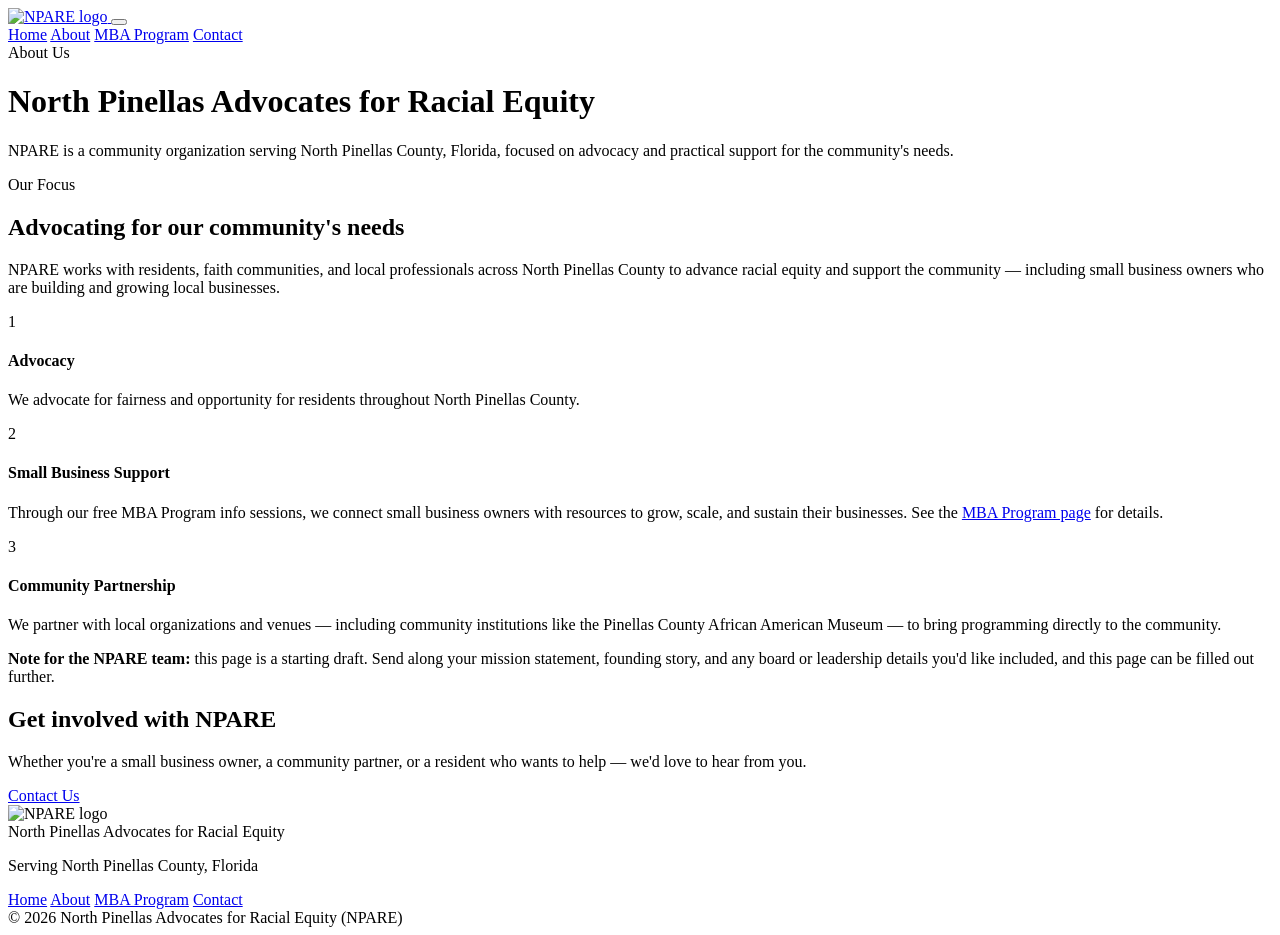
==== about.html @ 3aea622c "Add files via upload" ====
<!DOCTYPE html>
<html lang="en">
<head>
<meta charset="UTF-8">
<meta name="viewport" content="width=device-width, initial-scale=1.0">
<title>About &mdash; North Pinellas Advocates for Racial Equity</title>
<meta name="description" content="About NPARE — North Pinellas Advocates for Racial Equity, serving North Pinellas County, FL.">
<link rel="icon" href="images/npare-logo.png">
<link rel="stylesheet" href="css/style.css">
</head>
<body>

<header class="site">
  <div class="wrap">
    <a class="brand" href="index.html">
      <img src="images/npare-logo.png" alt="NPARE logo">
    </a>
    <button class="nav-toggle" aria-label="Toggle menu"></button>
    <nav class="main">
      <a href="index.html">Home</a>
      <a class="current" href="about.html">About</a>
      <a href="mba-program.html">MBA Program</a>
      <a href="contact.html">Contact</a>
    </nav>
  </div>
</header>

<div class="page-hero">
  <div class="wrap">
    <div class="kicker">About Us</div>
    <h1>North Pinellas Advocates for Racial Equity</h1>
    <p>NPARE is a community organization serving North Pinellas County, Florida, focused on advocacy and practical support for the community's needs.</p>
  </div>
</div>

<section>
  <div class="wrap">
    <div class="section-head">
      <div class="kicker">Our Focus</div>
      <h2>Advocating for our community's needs</h2>
      <p>NPARE works with residents, faith communities, and local professionals across North Pinellas County to advance racial equity and support the community &mdash; including small business owners who are building and growing local businesses.</p>
    </div>

    <div class="pillar">
      <div class="num">1</div>
      <div>
        <h4>Advocacy</h4>
        <p>We advocate for fairness and opportunity for residents throughout North Pinellas County.</p>
      </div>
    </div>
    <div class="pillar">
      <div class="num">2</div>
      <div>
        <h4>Small Business Support</h4>
        <p>Through our free MBA Program info sessions, we connect small business owners with resources to grow, scale, and sustain their businesses. See the <a href="mba-program.html">MBA Program page</a> for details.</p>
      </div>
    </div>
    <div class="pillar">
      <div class="num">3</div>
      <div>
        <h4>Community Partnership</h4>
        <p>We partner with local organizations and venues &mdash; including community institutions like the Pinellas County African American Museum &mdash; to bring programming directly to the community.</p>
      </div>
    </div>
  </div>
</section>

<section class="alt">
  <div class="wrap">
    <div class="callout">
      <p style="margin:0"><strong>Note for the NPARE team:</strong> this page is a starting draft. Send along your mission statement, founding story, and any board or leadership details you'd like included, and this page can be filled out further.</p>
    </div>
  </div>
</section>

<section>
  <div class="wrap">
    <div class="cta-band">
      <h2>Get involved with NPARE</h2>
      <p>Whether you're a small business owner, a community partner, or a resident who wants to help &mdash; we'd love to hear from you.</p>
      <a class="btn btn-gold" href="contact.html">Contact Us</a>
    </div>
  </div>
</section>

<footer class="site">
  <div class="wrap">
    <div class="brand-foot">
      <img src="images/npare-logo.png" alt="NPARE logo">
      <div>
        <div>North Pinellas Advocates for Racial Equity</div>
        <p>Serving North Pinellas County, Florida</p>
      </div>
    </div>
    <nav>
      <a href="index.html">Home</a>
      <a href="about.html">About</a>
      <a href="mba-program.html">MBA Program</a>
      <a href="contact.html">Contact</a>
    </nav>
  </div>
  <div class="foot-bottom">&copy; <span id="y"></span> North Pinellas Advocates for Racial Equity (NPARE)</div>
</footer>

<script src="css/nav.js"></script>
<script>document.getElementById("y").textContent = new Date().getFullYear();</script>
</body>
</html>
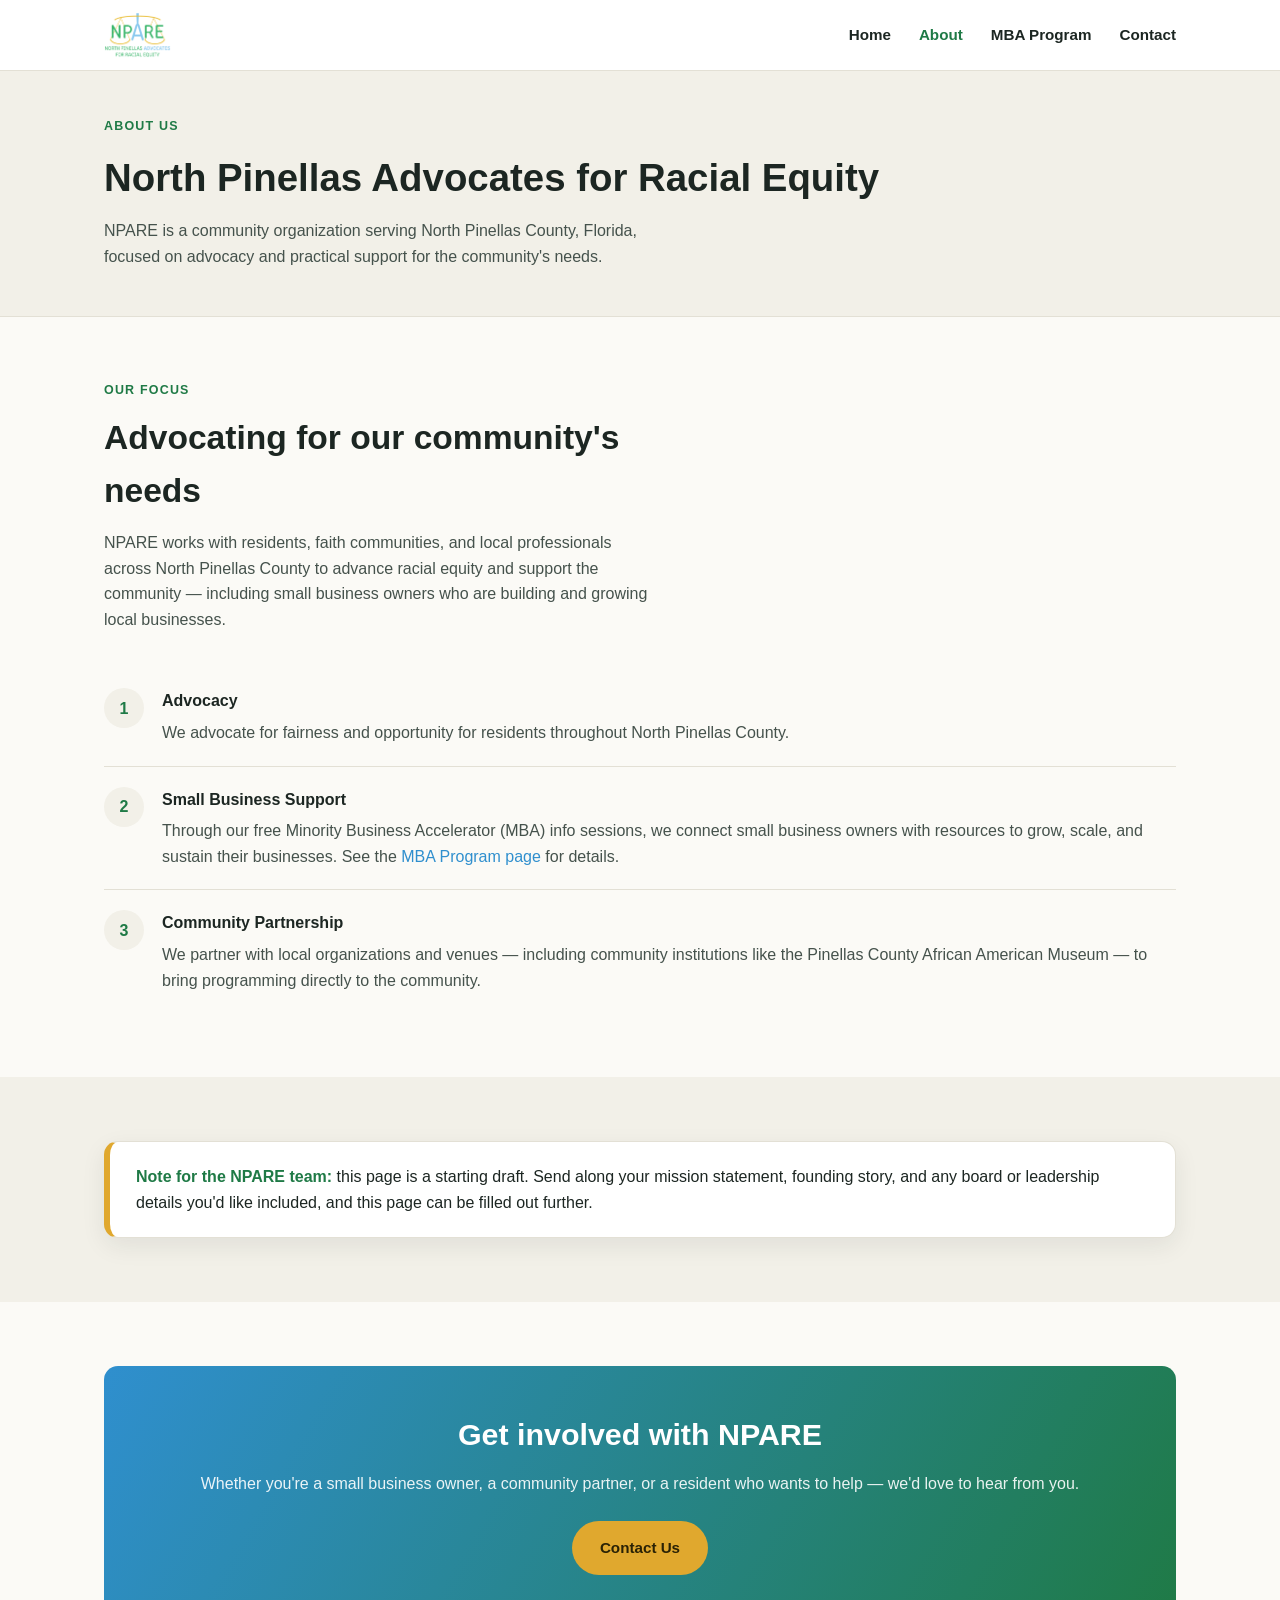
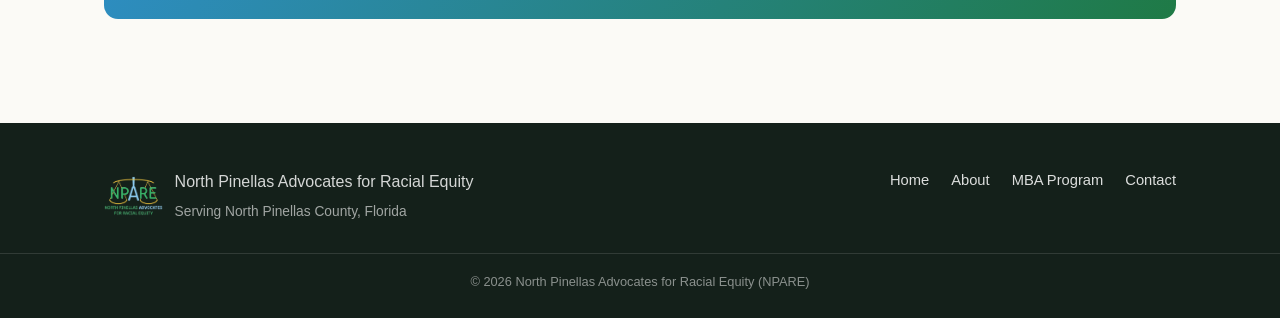
==== commit 4ccc396f: "Clarify MBA = Minority Business Accelerator; remove expired event details" ====
--- a/about.html
+++ b/about.html
@@ -52,7 +52,7 @@
       <div class="num">2</div>
       <div>
         <h4>Small Business Support</h4>
-        <p>Through our free MBA Program info sessions, we connect small business owners with resources to grow, scale, and sustain their businesses. See the <a href="mba-program.html">MBA Program page</a> for details.</p>
+        <p>Through our free Minority Business Accelerator (MBA) info sessions, we connect small business owners with resources to grow, scale, and sustain their businesses. See the <a href="mba-program.html">MBA Program page</a> for details.</p>
       </div>
     </div>
     <div class="pillar">
--- a/css/style.css
+++ b/css/style.css
@@ -0,0 +1,454 @@
+:root {
+  --green: #2f9e5c;
+  --green-dark: #1f7a46;
+  --blue: #5fb3e6;
+  --blue-dark: #2f8fce;
+  --gold: #e0a82e;
+  --ink: #1c2622;
+  --ink-soft: #45524c;
+  --paper: #fbfaf6;
+  --paper-alt: #f2f0e8;
+  --line: #e3e0d5;
+  --radius: 14px;
+  --shadow: 0 8px 24px rgba(28, 38, 34, 0.08);
+  --maxw: 1120px;
+}
+
+* { box-sizing: border-box; }
+
+html { scroll-behavior: smooth; }
+
+body {
+  margin: 0;
+  font-family: "Segoe UI", -apple-system, BlinkMacSystemFont, Helvetica, Arial, sans-serif;
+  color: var(--ink);
+  background: var(--paper);
+  line-height: 1.6;
+}
+
+img { max-width: 100%; display: block; }
+
+a { color: var(--blue-dark); text-decoration: none; }
+a:hover { text-decoration: underline; }
+
+.wrap {
+  max-width: var(--maxw);
+  margin: 0 auto;
+  padding: 0 24px;
+}
+
+/* ---------- Header ---------- */
+header.site {
+  background: #fff;
+  border-bottom: 1px solid var(--line);
+  position: sticky;
+  top: 0;
+  z-index: 50;
+}
+
+header.site .wrap {
+  display: flex;
+  align-items: center;
+  justify-content: space-between;
+  padding-top: 12px;
+  padding-bottom: 12px;
+}
+
+.brand {
+  display: flex;
+  align-items: center;
+  gap: 12px;
+  color: var(--ink);
+}
+.brand:hover { text-decoration: none; }
+.brand img { height: 46px; width: auto; }
+.brand-text { line-height: 1.15; }
+.brand-text .full {
+  font-weight: 700;
+  font-size: 0.98rem;
+  letter-spacing: 0.2px;
+}
+.brand-text .sub {
+  font-size: 0.72rem;
+  color: var(--ink-soft);
+  text-transform: uppercase;
+  letter-spacing: 0.6px;
+}
+
+nav.main {
+  display: flex;
+  align-items: center;
+  gap: 28px;
+}
+nav.main a {
+  color: var(--ink);
+  font-weight: 600;
+  font-size: 0.95rem;
+}
+nav.main a.current { color: var(--green-dark); }
+nav.main a:hover { text-decoration: none; color: var(--green-dark); }
+
+.nav-toggle {
+  display: none;
+  background: none;
+  border: 1px solid var(--line);
+  border-radius: 8px;
+  width: 42px;
+  height: 38px;
+  cursor: pointer;
+}
+.nav-toggle span, .nav-toggle::before, .nav-toggle::after {
+  content: "";
+  display: block;
+  height: 2px;
+  background: var(--ink);
+  margin: 8px 10px;
+}
+
+@media (max-width: 760px) {
+  nav.main {
+    position: absolute;
+    top: 70px;
+    left: 0;
+    right: 0;
+    background: #fff;
+    border-bottom: 1px solid var(--line);
+    flex-direction: column;
+    align-items: flex-start;
+    gap: 0;
+    padding: 8px 24px 16px;
+    display: none;
+  }
+  nav.main.open { display: flex; }
+  nav.main a { padding: 10px 0; width: 100%; }
+  .nav-toggle { display: block; }
+}
+
+/* ---------- Hero ---------- */
+.hero {
+  background: linear-gradient(135deg, var(--green) 0%, var(--green-dark) 55%, #185a35 100%);
+  color: #fff;
+  padding: 72px 0 84px;
+  position: relative;
+  overflow: hidden;
+}
+.hero::after {
+  content: "";
+  position: absolute;
+  right: -120px;
+  top: -120px;
+  width: 420px;
+  height: 420px;
+  border-radius: 50%;
+  background: radial-gradient(circle, rgba(224,168,46,0.35), rgba(224,168,46,0) 70%);
+}
+.hero .wrap { position: relative; }
+.hero .eyebrow {
+  text-transform: uppercase;
+  letter-spacing: 1.5px;
+  font-size: 0.8rem;
+  font-weight: 700;
+  color: var(--gold);
+  margin-bottom: 14px;
+}
+.hero h1 {
+  font-size: clamp(2rem, 4.5vw, 3rem);
+  line-height: 1.15;
+  margin: 0 0 18px;
+  max-width: 18ch;
+}
+.hero p.lead {
+  font-size: 1.15rem;
+  max-width: 56ch;
+  color: rgba(255,255,255,0.92);
+  margin: 0 0 30px;
+}
+.hero-actions { display: flex; gap: 14px; flex-wrap: wrap; }
+
+.btn {
+  display: inline-block;
+  padding: 13px 26px;
+  border-radius: 999px;
+  font-weight: 700;
+  font-size: 0.95rem;
+  border: 2px solid transparent;
+  cursor: pointer;
+}
+.btn:hover { text-decoration: none; }
+.btn-gold {
+  background: var(--gold);
+  color: #2a2205;
+}
+.btn-gold:hover { background: #eab84a; }
+.btn-outline {
+  background: transparent;
+  color: #fff;
+  border-color: rgba(255,255,255,0.7);
+}
+.btn-outline:hover { background: rgba(255,255,255,0.12); }
+.btn-green {
+  background: var(--green);
+  color: #fff;
+}
+.btn-green:hover { background: var(--green-dark); }
+
+/* ---------- Sections ---------- */
+section { padding: 64px 0; }
+section.alt { background: var(--paper-alt); }
+
+.section-head { max-width: 62ch; margin-bottom: 36px; }
+.section-head .kicker {
+  color: var(--green-dark);
+  font-weight: 700;
+  text-transform: uppercase;
+  font-size: 0.78rem;
+  letter-spacing: 1.2px;
+  margin-bottom: 10px;
+}
+.section-head h2 {
+  font-size: clamp(1.5rem, 3vw, 2.1rem);
+  margin: 0 0 12px;
+}
+.section-head p { color: var(--ink-soft); margin: 0; }
+
+.card-grid {
+  display: grid;
+  grid-template-columns: repeat(3, 1fr);
+  gap: 22px;
+}
+@media (max-width: 860px) {
+  .card-grid { grid-template-columns: 1fr; }
+}
+
+.card {
+  background: #fff;
+  border: 1px solid var(--line);
+  border-radius: var(--radius);
+  padding: 26px;
+  box-shadow: var(--shadow);
+}
+.card .icon {
+  width: 46px;
+  height: 46px;
+  border-radius: 12px;
+  display: flex;
+  align-items: center;
+  justify-content: center;
+  font-size: 1.3rem;
+  margin-bottom: 16px;
+  color: #fff;
+}
+.card h3 { margin: 0 0 10px; font-size: 1.08rem; }
+.card p { margin: 0; color: var(--ink-soft); font-size: 0.96rem; }
+
+.icon.i-green { background: var(--green); }
+.icon.i-gold { background: var(--gold); }
+.icon.i-blue { background: var(--blue-dark); }
+
+/* ---------- Callout / banner ---------- */
+.callout {
+  background: #fff;
+  border: 1px solid var(--line);
+  border-left: 6px solid var(--gold);
+  border-radius: var(--radius);
+  padding: 22px 26px;
+  box-shadow: var(--shadow);
+}
+.callout strong { color: var(--green-dark); }
+
+/* ---------- Event card ---------- */
+.event-card {
+  display: grid;
+  grid-template-columns: 1.4fr 1fr;
+  gap: 0;
+  background: #fff;
+  border: 1px solid var(--line);
+  border-radius: var(--radius);
+  overflow: hidden;
+  box-shadow: var(--shadow);
+}
+@media (max-width: 800px) {
+  .event-card { grid-template-columns: 1fr; }
+}
+.event-card .body { padding: 34px; }
+.event-card .side {
+  background: var(--paper-alt);
+  padding: 34px;
+  border-left: 1px solid var(--line);
+  display: flex;
+  flex-direction: column;
+  gap: 18px;
+  justify-content: center;
+}
+@media (max-width: 800px) {
+  .event-card .side { border-left: none; border-top: 1px solid var(--line); }
+}
+.event-status {
+  display: inline-block;
+  font-size: 0.72rem;
+  font-weight: 700;
+  text-transform: uppercase;
+  letter-spacing: 0.6px;
+  padding: 5px 12px;
+  border-radius: 999px;
+  background: var(--paper-alt);
+  color: var(--ink-soft);
+  margin-bottom: 14px;
+}
+.event-card h3 { margin: 0 0 8px; font-size: 1.4rem; }
+.event-card .meta { color: var(--ink-soft); margin-bottom: 18px; font-size: 0.95rem; }
+.event-card ul { padding-left: 20px; margin: 0; color: var(--ink-soft); }
+.event-card li { margin-bottom: 8px; }
+.fact { margin-bottom: 4px; }
+.fact .label {
+  font-size: 0.72rem;
+  text-transform: uppercase;
+  letter-spacing: 0.6px;
+  color: var(--ink-soft);
+  font-weight: 700;
+}
+.fact .value { font-size: 1rem; }
+.qr-box { text-align: center; }
+.qr-box img { width: 120px; margin: 0 auto 8px; border: 1px solid var(--line); border-radius: 8px; }
+.qr-box span { font-size: 0.78rem; color: var(--ink-soft); }
+
+/* ---------- Stats ---------- */
+.stat-strip {
+  display: grid;
+  grid-template-columns: repeat(3, 1fr);
+  gap: 18px;
+}
+@media (max-width: 760px) { .stat-strip { grid-template-columns: 1fr; } }
+.stat {
+  text-align: center;
+  padding: 24px;
+  background: #fff;
+  border: 1px solid var(--line);
+  border-radius: var(--radius);
+}
+.stat .n { font-size: 1.9rem; font-weight: 800; color: var(--green-dark); }
+.stat .l { color: var(--ink-soft); font-size: 0.9rem; }
+
+/* ---------- Timeline / list ---------- */
+.pillar {
+  display: flex;
+  gap: 18px;
+  padding: 20px 0;
+  border-bottom: 1px solid var(--line);
+}
+.pillar:last-child { border-bottom: none; }
+.pillar .num {
+  flex: none;
+  width: 40px;
+  height: 40px;
+  border-radius: 50%;
+  background: var(--paper-alt);
+  color: var(--green-dark);
+  font-weight: 800;
+  display: flex;
+  align-items: center;
+  justify-content: center;
+}
+.pillar h4 { margin: 0 0 6px; }
+.pillar p { margin: 0; color: var(--ink-soft); }
+
+/* ---------- CTA band ---------- */
+.cta-band {
+  background: linear-gradient(120deg, var(--blue-dark), var(--green-dark));
+  color: #fff;
+  border-radius: var(--radius);
+  padding: 44px;
+  text-align: center;
+}
+.cta-band h2 { margin: 0 0 12px; font-size: clamp(1.4rem, 3vw, 1.9rem); }
+.cta-band p { margin: 0 0 24px; color: rgba(255,255,255,0.9); }
+
+/* ---------- Form ---------- */
+.form-card {
+  background: #fff;
+  border: 1px solid var(--line);
+  border-radius: var(--radius);
+  padding: 30px;
+  box-shadow: var(--shadow);
+}
+.form-row { margin-bottom: 16px; }
+.form-row label {
+  display: block;
+  font-weight: 600;
+  font-size: 0.88rem;
+  margin-bottom: 6px;
+}
+.form-row input, .form-row textarea {
+  width: 100%;
+  padding: 11px 13px;
+  border: 1px solid var(--line);
+  border-radius: 8px;
+  font-family: inherit;
+  font-size: 0.95rem;
+  background: var(--paper);
+}
+.form-row textarea { resize: vertical; min-height: 120px; }
+
+.contact-grid {
+  display: grid;
+  grid-template-columns: 1fr 1fr;
+  gap: 26px;
+}
+@media (max-width: 800px) { .contact-grid { grid-template-columns: 1fr; } }
+
+.contact-info .item { display: flex; gap: 14px; margin-bottom: 22px; }
+.contact-info .ic {
+  flex: none;
+  width: 40px; height: 40px;
+  border-radius: 10px;
+  background: var(--paper-alt);
+  color: var(--green-dark);
+  display: flex; align-items: center; justify-content: center;
+  font-size: 1.1rem;
+}
+.contact-info h4 { margin: 0 0 4px; }
+.contact-info p { margin: 0; color: var(--ink-soft); }
+
+/* ---------- Footer ---------- */
+footer.site {
+  background: #14201a;
+  color: rgba(255,255,255,0.82);
+  padding: 46px 0 26px;
+  margin-top: 40px;
+}
+footer.site .wrap {
+  display: flex;
+  justify-content: space-between;
+  gap: 30px;
+  flex-wrap: wrap;
+}
+footer.site .brand-foot { display: flex; align-items: center; gap: 12px; max-width: 420px; }
+footer.site .brand-foot img { height: 40px; }
+footer.site .brand-foot p { margin: 6px 0 0; font-size: 0.86rem; color: rgba(255,255,255,0.6); }
+footer.site nav { display: flex; gap: 22px; flex-wrap: wrap; }
+footer.site nav a { color: rgba(255,255,255,0.85); font-size: 0.92rem; }
+.foot-bottom {
+  border-top: 1px solid rgba(255,255,255,0.12);
+  margin-top: 30px;
+  padding-top: 18px;
+  font-size: 0.8rem;
+  color: rgba(255,255,255,0.5);
+  text-align: center;
+}
+
+/* ---------- Page hero (inner pages) ---------- */
+.page-hero {
+  background: var(--paper-alt);
+  border-bottom: 1px solid var(--line);
+  padding: 46px 0;
+}
+.page-hero .kicker {
+  color: var(--green-dark);
+  font-weight: 700;
+  text-transform: uppercase;
+  font-size: 0.78rem;
+  letter-spacing: 1.2px;
+  margin-bottom: 10px;
+}
+.page-hero h1 { margin: 0 0 10px; font-size: clamp(1.7rem, 3.6vw, 2.4rem); }
+.page-hero p { margin: 0; color: var(--ink-soft); max-width: 62ch; }
